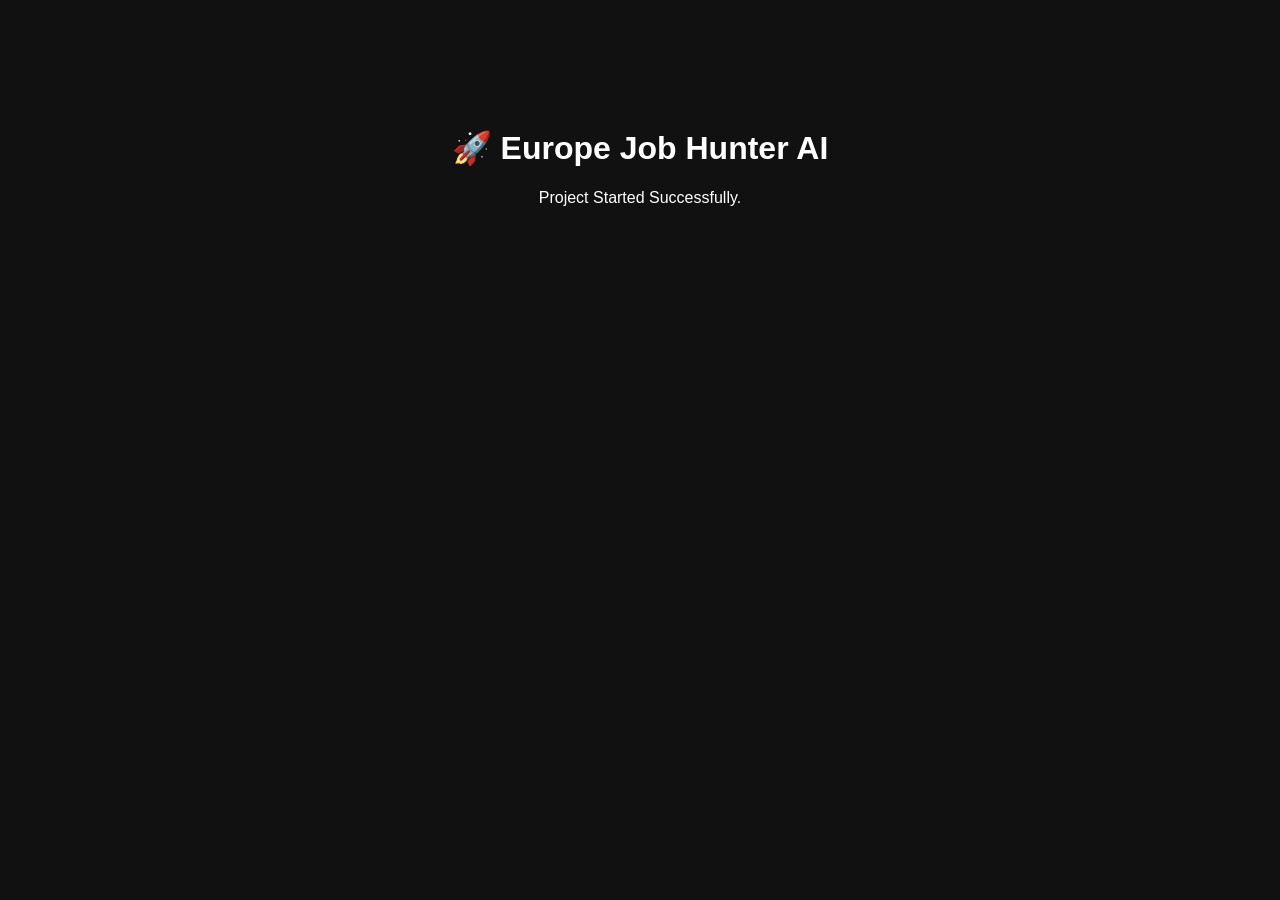
==== frontend/index.html @ 4e890bdb "Project setup completed" ====
<!DOCTYPE html>
<html lang="en">
<head>
    <meta charset="UTF-8">
    <meta name="viewport" content="width=device-width, initial-scale=1.0">
    <title>Europe Job Hunter AI</title>

    <link rel="stylesheet" href="style.css">
</head>

<body>

    <h1>🚀 Europe Job Hunter AI</h1>

    <p>Project Started Successfully.</p>

    <script src="script.js"></script>

</body>
</html>
---- frontend/style.css ----
body{
    font-family: Arial;
    background:#111;
    color:white;
    text-align:center;
    padding-top:100px;
}
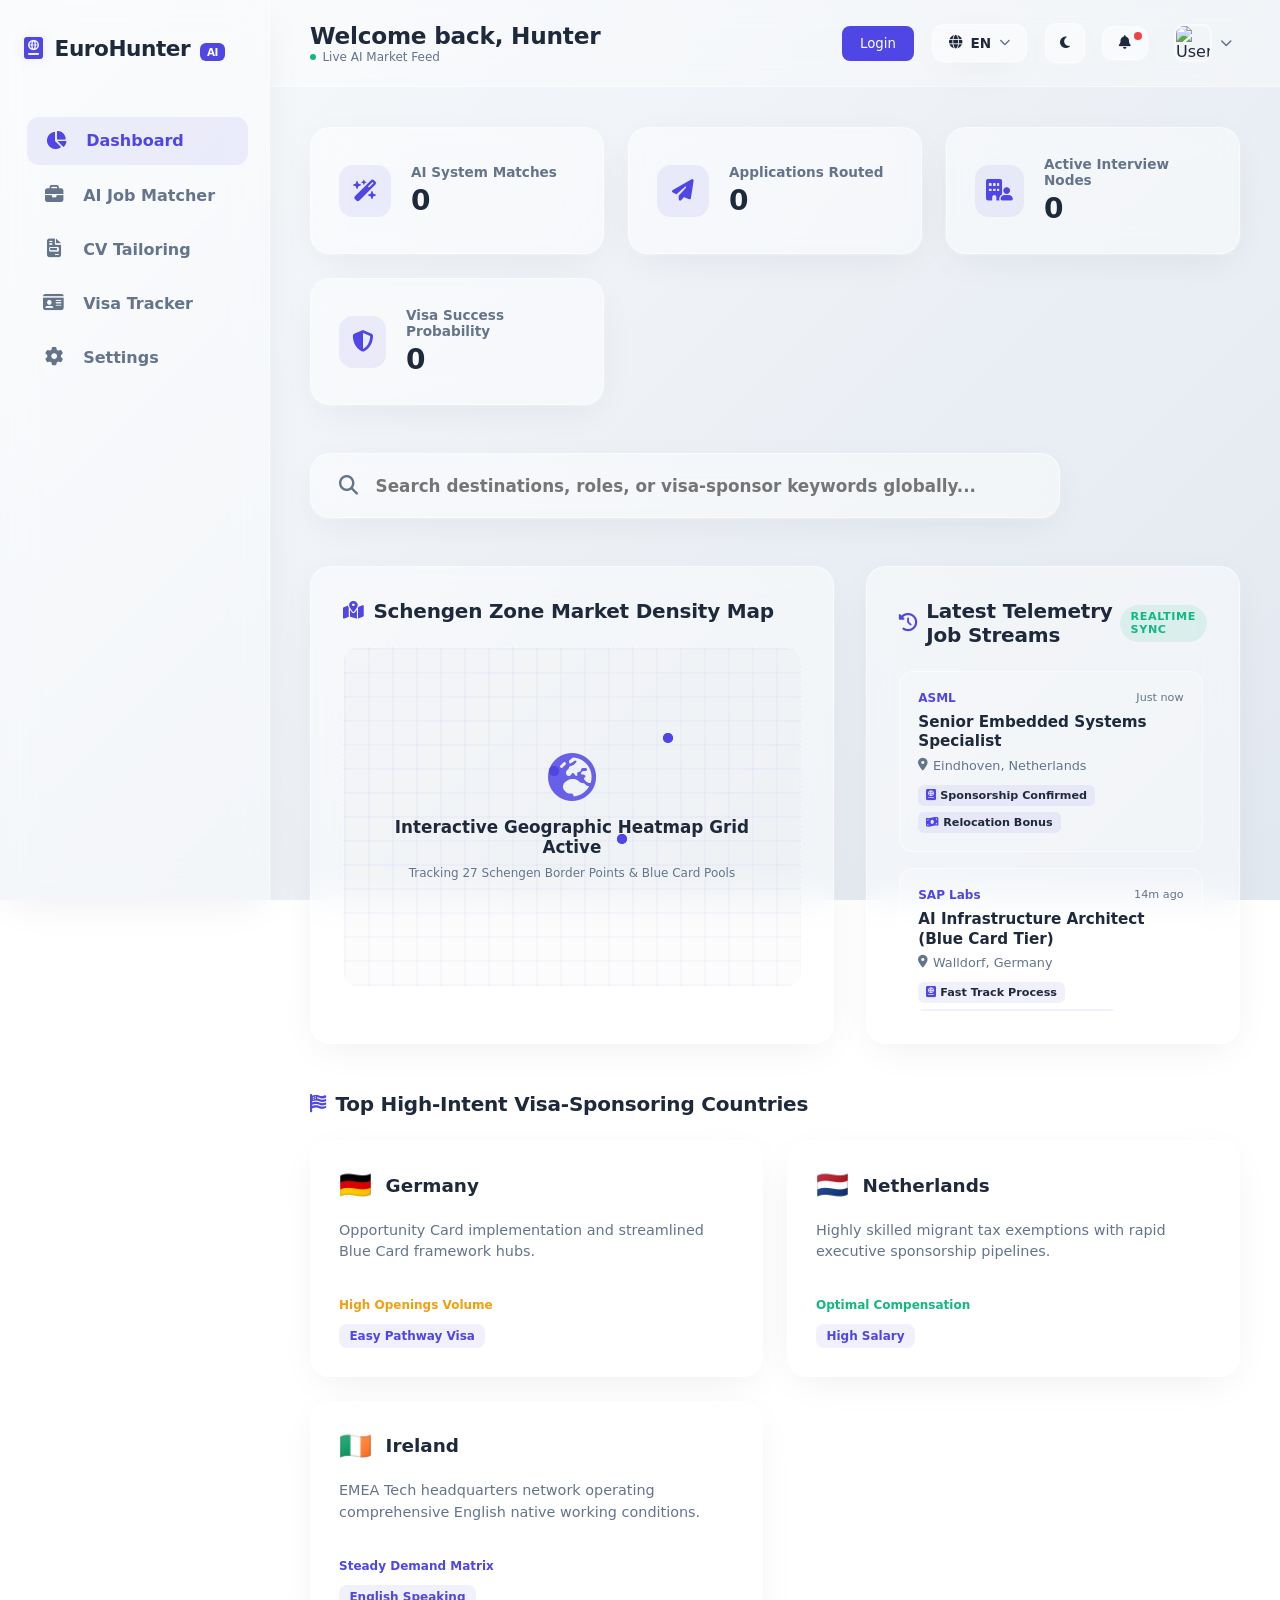
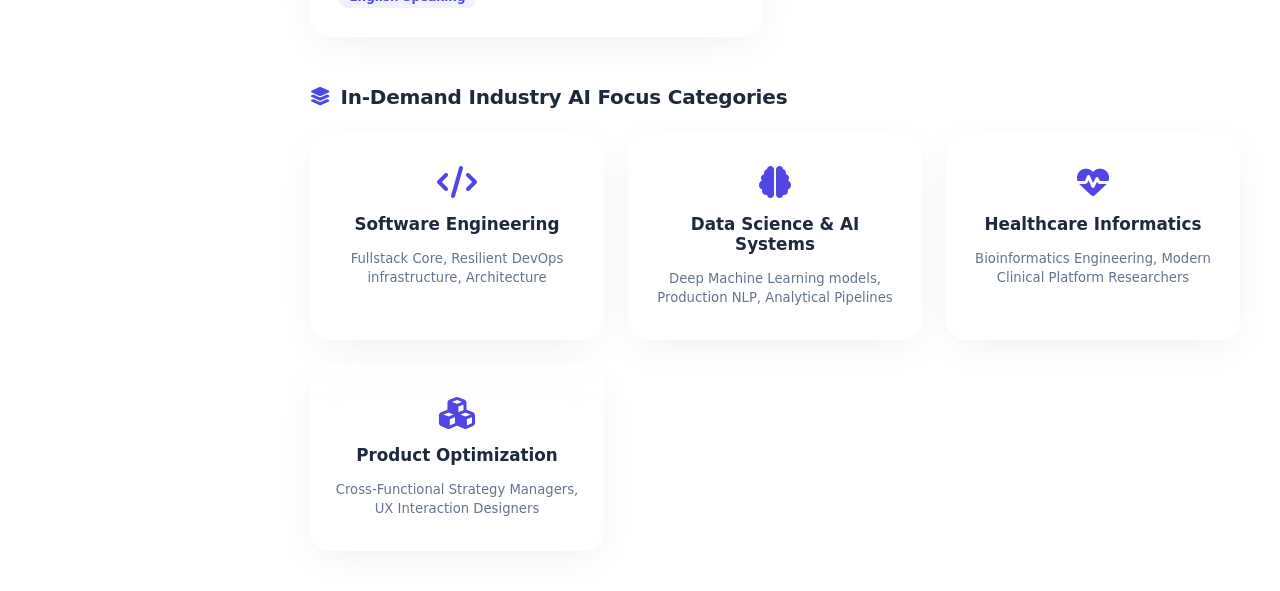
==== commit 480c58b0: "Added login signup and jobs pages" ====
--- a/frontend/index.html
+++ b/frontend/index.html
@@ -3,18 +3,284 @@
 <head>
     <meta charset="UTF-8">
     <meta name="viewport" content="width=device-width, initial-scale=1.0">
-    <title>Europe Job Hunter AI</title>
-
+    <title>Europe Job Hunter AI - Professional Dashboard</title>
     <link rel="stylesheet" href="style.css">
+    <link rel="stylesheet" href="https://cdnjs.cloudflare.com/ajax/libs/font-awesome/6.4.0/css/all.min.css">
 </head>
-
 <body>
-
-    <h1>🚀 Europe Job Hunter AI</h1>
-
-    <p>Project Started Successfully.</p>
-
-    <script src="script.js"></script>
-
+    
+    <div class="global-loader" id="globalLoader">
+        <div class="loader-spinner"></div>
+        <p>Analyzing European Market Records...</p>
+    </div>
+
+    <div class="app-container">
+        
+        <aside class="sidebar" id="sidebar">
+            <div class="sidebar-brand">
+                <i class="fa-solid fa-passport brand-icon"></i>
+                <span>EuroHunter <span class="ai-badge">AI</span></span>
+            </div>
+            <nav class="sidebar-menu">
+                <a href="#" class="menu-item active"><i class="fa-solid fa-chart-pie"></i><span>Dashboard</span></a>
+                <a href="jobs.html" class="menu-item"><i class="fa-solid fa-briefcase"></i><span>AI Job Matcher</span></a>
+                <a href="#" class="menu-item"><i class="fa-solid fa-file-invoice"></i><span>CV Tailoring</span></a>
+                <a href="#" class="menu-item"><i class="fa-solid fa-id-card"></i><span>Visa Tracker</span></a>
+                <a href="#" class="menu-item"><i class="fa-solid fa-gear"></i><span>Settings</span></a>
+            </nav>
+        </aside>
+
+        <div class="main-content">
+            
+            <header class="top-nav">
+                <div class="nav-left">
+                    <button class="toggle-sidebar-btn" id="sidebarToggle" aria-label="Toggle Navigation Sidebar">
+                        <i class="fa-solid fa-bars"></i>
+                    </button>
+                    <div class="welcome-meta">
+                        <h1>Welcome back, Hunter</h1>
+                        <span class="live-indicator"><span class="pulse-dot"></span>Live AI Market Feed</span>
+                    </div>
+                </div>
+                
+                <div class="nav-right">
+                  <a href="login.html" style="text-decoration:none;">
+    <button style="padding:10px 18px;background:#4f46e5;color:white;border:none;border-radius:8px;cursor:pointer;">
+        Login
+    </button>
+</a>  
+                    <div class="nav-dropdown-wrapper language-selector">
+                        <button class="nav-action-btn" id="langDropdownBtn" aria-label="Select Language">
+                            <i class="fa-solid fa-globe"></i> <span class="lang-text">EN</span> <i class="fa-solid fa-chevron-down caret"></i>
+                        </button>
+                        <div class="dropdown-menu" id="langDropdown">
+                            <a href="#" class="dropdown-item active">English (EN)</a>
+                            <a href="#" class="dropdown-item">Deutsch (DE)</a>
+                            <a href="#" class="dropdown-item">Français (FR)</a>
+                        </div>
+                    </div>
+
+                    <button class="theme-toggle" id="themeToggle" aria-label="Toggle Light/Dark System Theme">
+                        <i class="fa-solid fa-moon"></i>
+                    </button>
+
+                    <div class="nav-dropdown-wrapper notification-center">
+                        <button class="nav-action-btn" id="notificationBtn" aria-label="View System Notifications">
+                            <i class="fa-solid fa-bell"></i>
+                            <span class="notification-badge"></span>
+                        </button>
+                        <div class="dropdown-menu wide-dropdown" id="notificationDropdown">
+                            <div class="dropdown-header">System Insights</div>
+                            <div class="notification-list">
+                                <div class="noti-item unread">
+                                    <i class="fa-solid fa-bolt noti-icon-match"></i>
+                                    <div class="noti-body">
+                                        <p>New high-match DevOps role found in Munich matching your visa tier preference.</p>
+                                        <span>2 minutes ago</span>
+                                    </div>
+                                    <span class="unread-dot"></span>
+                                </div>
+                                <div class="noti-item">
+                                    <i class="fa-solid fa-passport noti-icon-visa"></i>
+                                    <div class="noti-body">
+                                        <p>Germany introduces updated fast-track parameters for Opportunity Card holders.</p>
+                                        <span>1 hour ago</span>
+                                    </div>
+                                </div>
+                            </div>
+                        </div>
+                    </div>
+
+                    <div class="nav-dropdown-wrapper profile-center">
+                        <div class="user-profile" id="profileDropdownBtn">
+                            <img src="https://images.unsplash.com/photo-1534528741775-53994a69daeb?auto=format&fit=crop&w=100&q=80" alt="User Profile Identity Dashboard Card" class="avatar">
+                            <i class="fa-solid fa-chevron-down profile-caret"></i>
+                        </div>
+                        <div class="dropdown-menu" id="profileDropdown">
+                            <div class="profile-summary">
+                                <p class="user-name">Alex Mercer</p>
+                                <p class="user-tier">Premium Active Search Tier</p>
+                            </div>
+                            <hr class="dropdown-divider">
+                            <a href="#" class="dropdown-item"><i class="fa-solid fa-user"></i> My Identity Profile</a>
+                            <a href="#" class="dropdown-item"><i class="fa-solid fa-sliders"></i> Metric Preferences</a>
+                            <hr class="dropdown-divider">
+                            <a href="#" class="dropdown-item text-danger"><i class="fa-solid fa-power-off"></i> Disconnect Access</a>
+                        </div>
+                    </div>
+                </div>
+            </header>
+
+            <main class="dashboard-viewport">
+                
+                <section class="stats-grid">
+                    <div class="stat-card">
+                        <div class="stat-icon"><i class="fa-solid fa-wand-magic-sparkles"></i></div>
+                        <div class="stat-info">
+                            <h3>AI System Matches</h3>
+                            <p class="stat-value dynamic-counter" data-target="142">0</p>
+                        </div>
+                    </div>
+                    <div class="stat-card">
+                        <div class="stat-icon"><i class="fa-solid fa-paper-plane"></i></div>
+                        <div class="stat-info">
+                            <h3>Applications Routed</h3>
+                            <p class="stat-value dynamic-counter" data-target="28">0</p>
+                        </div>
+                    </div>
+                    <div class="stat-card">
+                        <div class="stat-icon"><i class="fa-solid fa-building-user"></i></div>
+                        <div class="stat-info">
+                            <h3>Active Interview Nodes</h3>
+                            <p class="stat-value dynamic-counter" data-target="5">0</p>
+                        </div>
+                    </div>
+                    <div class="stat-card">
+                        <div class="stat-icon"><i class="fa-solid fa-shield-halved"></i></div>
+                        <div class="stat-info">
+                            <h3>Visa Success Probability</h3>
+                            <p class="stat-value dynamic-counter" data-target="94" data-suffix="%">0</p>
+                        </div>
+                    </div>
+                </section>
+
+                <section class="search-section">
+                    <div class="search-wrapper">
+                        <i class="fa-solid fa-magnifying-glass search-icon"></i>
+                        <input type="text" id="jobSearch" placeholder="Search destinations, roles, or visa-sponsor keywords globally...">
+                    </div>
+                </section>
+
+                <div class="dashboard-split-layout">
+                    <section class="dashboard-section glass-panel map-container-panel">
+                        <h2 class="section-title"><i class="fa-solid fa-map-location-dot"></i> Schengen Zone Market Density Map</h2>
+                        <div class="map-placeholder-graphic">
+                            <div class="map-overlay-message">
+                                <i class="fa-solid fa-earth-europe map-pulse-icon"></i>
+                                <p>Interactive Geographic Heatmap Grid Active</p>
+                                <span class="map-coordinates-label">Tracking 27 Schengen Border Points & Blue Card Pools</span>
+                            </div>
+                            <div class="map-node node-1 active-pulse"></div>
+                            <div class="map-node node-2 active-pulse"></div>
+                            <div class="map-node node-3 active-pulse"></div>
+                        </div>
+                    </section>
+
+                    <section class="dashboard-section glass-panel latest-jobs-panel">
+                        <div class="section-header-row">
+                            <h2 class="section-title"><i class="fa-solid fa-clock-rotate-left"></i> Latest Telemetry Job Streams</h2>
+                            <span class="panel-pill-status">Realtime Sync</span>
+                        </div>
+                        <div class="job-stream-list">
+                            <div class="job-stream-card">
+                                <div class="job-meta-top">
+                                    <span class="company-tag">ASML</span>
+                                    <span class="time-stamp-badge">Just now</span>
+                                </div>
+                                <h4>Senior Embedded Systems Specialist</h4>
+                                <p class="job-location-details"><i class="fa-solid fa-location-dot"></i> Eindhoven, Netherlands</p>
+                                <div class="job-incentives-row">
+                                    <span class="incentive-pill"><i class="fa-solid fa-passport"></i> Sponsorship Confirmed</span>
+                                    <span class="incentive-pill"><i class="fa-solid fa-money-bill-wave"></i> Relocation Bonus</span>
+                                </div>
+                            </div>
+
+                            <div class="job-stream-card">
+                                <div class="job-meta-top">
+                                    <span class="company-tag">SAP Labs</span>
+                                    <span class="time-stamp-badge">14m ago</span>
+                                </div>
+                                <h4>AI Infrastructure Architect (Blue Card Tier)</h4>
+                                <p class="job-location-details"><i class="fa-solid fa-location-dot"></i> Walldorf, Germany</p>
+                                <div class="job-incentives-row">
+                                    <span class="incentive-pill"><i class="fa-solid fa-passport"></i> Fast Track Process</span>
+                                    <span class="incentive-pill"><i class="fa-solid fa-language"></i> EN Speaking Environment</span>
+                                </div>
+                            </div>
+
+                            <div class="job-stream-card">
+                                <div class="job-meta-top">
+                                    <span class="company-tag">Stripe</span>
+                                    <span class="time-stamp-badge">1h ago</span>
+                                </div>
+                                <h4>Principal Frontend Systems Engineer</h4>
+                                <p class="job-location-details"><i class="fa-solid fa-location-dot"></i> Dublin, Ireland</p>
+                                <div class="job-incentives-row">
+                                    <span class="incentive-pill"><i class="fa-solid fa-passport"></i> Full Visa Assistance</span>
+                                </div>
+                            </div>
+                        </div>
+                    </section>
+                </div>
+
+                <section class="dashboard-section">
+                    <h2 class="section-title"><i class="fa-solid fa-flag-usa"></i> Top High-Intent Visa-Sponsoring Countries</h2>
+                    <div class="countries-grid">
+                        <div class="country-card" data-name="germany">
+                            <div class="country-header">
+                                <span class="flag">🇩🇪</span>
+                                <h3>Germany</h3>
+                            </div>
+                            <p class="country-meta">Opportunity Card implementation and streamlined Blue Card framework hubs.</p>
+                            <div class="country-footer">
+                                <span class="visa-badge-status status-high">High Openings Volume</span>
+                                <span class="visa-badge">Easy Pathway Visa</span>
+                            </div>
+                        </div>
+                        <div class="country-card" data-name="netherlands">
+                            <div class="country-header">
+                                <span class="flag">🇳🇱</span>
+                                <h3>Netherlands</h3>
+                            </div>
+                            <p class="country-meta">Highly skilled migrant tax exemptions with rapid executive sponsorship pipelines.</p>
+                            <div class="country-footer">
+                                <span class="visa-badge-status status-optimal">Optimal Compensation</span>
+                                <span class="visa-badge">High Salary</span>
+                            </div>
+                        </div>
+                        <div class="country-card" data-name="ireland">
+                            <div class="country-header">
+                                <span class="flag">🇮🇪</span>
+                                <h3>Ireland</h3>
+                            </div>
+                            <p class="country-meta">EMEA Tech headquarters network operating comprehensive English native working conditions.</p>
+                            <div class="country-footer">
+                                <span class="visa-badge-status status-medium">Steady Demand Matrix</span>
+                                <span class="visa-badge">English Speaking</span>
+                            </div>
+                        </div>
+                    </div>
+                </section>
+
+                <section class="dashboard-section">
+                    <h2 class="section-title"><i class="fa-solid fa-layer-group"></i> In-Demand Industry AI Focus Categories</h2>
+                    <div class="categories-grid">
+                        <div class="category-card" data-category="tech">
+                            <i class="fa-solid fa-code category-icon"></i>
+                            <h3>Software Engineering</h3>
+                            <p>Fullstack Core, Resilient DevOps infrastructure, Architecture</p>
+                        </div>
+                        <div class="category-card" data-category="data">
+                            <i class="fa-solid fa-brain category-icon"></i>
+                            <h3>Data Science & AI Systems</h3>
+                            <p>Deep Machine Learning models, Production NLP, Analytical Pipelines</p>
+                        </div>
+                        <div class="category-card" data-category="healthcare">
+                            <i class="fa-solid fa-heart-pulse category-icon"></i>
+                            <h3>Healthcare Informatics</h3>
+                            <p>Bioinformatics Engineering, Modern Clinical Platform Researchers</p>
+                        </div>
+                        <div class="category-card" data-category="product">
+                            <i class="fa-solid fa-cubes category-icon"></i>
+                            <h3>Product Optimization</h3>
+                            <p>Cross-Functional Strategy Managers, UX Interaction Designers</p>
+                        </div>
+                    </div>
+                </section>
+
+            </main>
+        </div>
+    </div>
+<script src="script.js"></script>
 </body>
 </html>
--- a/frontend/style.css
+++ b/frontend/style.css
@@ -1,7 +1,884 @@
-body{
-    font-family: Arial;
-    background:#111;
-    color:white;
-    text-align:center;
-    padding-top:100px;
+/* --- High Fidelity Variable Architecture Systems --- */
+:root {
+    --bg-gradient: linear-gradient(135deg, #f8fafc 0%, #e2e8f0 100%);
+    --sidebar-bg: rgba(255, 255, 255, 0.35);
+    --card-bg: rgba(255, 255, 255, 0.45);
+    --dropdown-bg: rgba(255, 255, 255, 0.85);
+    --text-primary: #1e293b;
+    --text-secondary: #64748b;
+    --border-color: rgba(255, 255, 255, 0.45);
+    --glass-shadow: 0 10px 40px -10px rgba(15, 23, 42, 0.08), 0 1px 3px 0 rgba(255, 255, 255, 0.5);
+    --accent-color: #4f46e5;
+    --accent-light: rgba(79, 70, 229, 0.08);
+    --accent-hover: #4338ca;
+    --glass-blur: blur(16px);
+    --danger-color: #ef4444;
+}
+
+[data-theme="dark"] {
+    --bg-gradient: linear-gradient(135deg, #090d16 0%, #0f111a 100%);
+    --sidebar-bg: rgba(15, 23, 42, 0.4);
+    --card-bg: rgba(22, 28, 45, 0.45);
+    --dropdown-bg: rgba(15, 23, 42, 0.9);
+    --text-primary: #f8fafc;
+    --text-secondary: #94a3b8;
+    --border-color: rgba(255, 255, 255, 0.06);
+    --glass-shadow: 0 20px 50px -12px rgba(0, 0, 0, 0.5);
+    --accent-color: #6366f1;
+    --accent-light: rgba(99, 102, 241, 0.12);
+    --accent-hover: #818cf8;
+}
+
+/* --- Base Normalizations --- */
+* {
+    margin: 0;
+    padding: 0;
+    box-sizing: border-box;
+    font-family: 'Segoe UI', system-ui, -apple-system, sans-serif;
+}
+
+body {
+    background: var(--bg-gradient);
+    background-attachment: fixed;
+    color: var(--text-primary);
+    min-height: 100vh;
+    overflow-x: hidden;
+    transition: background 0.4s cubic-bezier(0.4, 0, 0.2, 1);
+}
+
+/* --- Professional Global Loading Layer --- */
+.global-loader {
+    position: fixed;
+    top: 0;
+    left: 0;
+    width: 100vw;
+    height: 100vh;
+    background: var(--bg-gradient);
+    z-index: 9999;
+    display: flex;
+    flex-direction: column;
+    justify-content: center;
+    align-items: center;
+    gap: 1.5rem;
+    transition: opacity 0.5s cubic-bezier(0.4, 0, 0.2, 1), visibility 0.5s;
+}
+
+.global-loader.fade-out {
+    opacity: 0;
+    visibility: hidden;
+}
+
+.loader-spinner {
+    width: 50px;
+    height: 50px;
+    border: 3px solid var(--accent-light);
+    border-top: 3px solid var(--accent-color);
+    border-radius: 50%;
+    animation: spin 0.8s linear infinite;
+}
+
+.global-loader p {
+    font-size: 0.95rem;
+    font-weight: 500;
+    color: var(--text-secondary);
+    letter-spacing: 0.05em;
+}
+
+@keyframes spin {
+    to { transform: rotate(360deg); }
+}
+
+/* --- Container Core Framing --- */
+.app-container {
+    display: flex;
+    min-height: 100vh;
+}
+
+/* --- Upgraded Glassmorphic Sidebar Component --- */
+.sidebar {
+    width: 270px;
+    background: var(--sidebar-bg);
+    backdrop-filter: var(--glass-blur);
+    -webkit-backdrop-filter: var(--glass-blur);
+    border-right: 1px solid var(--border-color);
+    box-shadow: var(--glass-shadow);
+    display: flex;
+    flex-direction: column;
+    padding: 2.25rem 1.5rem;
+    z-index: 500;
+    position: fixed;
+    height: 100vh;
+    transition: transform 0.4s cubic-bezier(0.4, 0, 0.2, 1);
+}
+
+.sidebar-brand {
+    display: flex;
+    align-items: center;
+    gap: 0.75rem;
+    font-size: 1.35rem;
+    font-weight: 700;
+    margin-bottom: 3.5rem;
+    letter-spacing: -0.02em;
+}
+
+.brand-icon {
+    color: var(--accent-color);
+    text-shadow: 0 0 15px var(--accent-light);
+}
+
+.ai-badge {
+    background: var(--accent-color);
+    color: #ffffff;
+    font-size: 0.65rem;
+    font-weight: 800;
+    padding: 0.2rem 0.45rem;
+    border-radius: 6px;
+    margin-left: 0.15rem;
+}
+
+.sidebar-menu {
+    display: flex;
+    flex-direction: column;
+    gap: 0.4rem;
+}
+
+.menu-item {
+    display: flex;
+    align-items: center;
+    gap: 1.1rem;
+    padding: 0.9rem 1.1rem;
+    color: var(--text-secondary);
+    text-decoration: none;
+    border-radius: 12px;
+    font-weight: 550;
+    transition: all 0.25s ease;
+}
+
+.menu-item i {
+    font-size: 1.15rem;
+    width: 24px;
+    text-align: center;
+}
+
+.menu-item:hover, .menu-item.active {
+    background: var(--accent-light);
+    color: var(--accent-color);
+    transform: translateX(3px);
+}
+
+/* --- Main Layout Wrapper Frame --- */
+.main-content {
+    flex: 1;
+    margin-left: 270px;
+    display: flex;
+    flex-direction: column;
+    min-width: 0;
+}
+
+/* --- Advanced Nav Header UI Block --- */
+.top-nav {
+    display: flex;
+    justify-content: space-between;
+    align-items: center;
+    padding: 1.25rem 2.5rem;
+    background: var(--sidebar-bg);
+    backdrop-filter: var(--glass-blur);
+    -webkit-backdrop-filter: var(--glass-blur);
+    border-bottom: 1px solid var(--border-color);
+    position: sticky;
+    top: 0;
+    z-index: 400;
+}
+
+.nav-left {
+    display: flex;
+    align-items: center;
+    gap: 1.25rem;
+}
+
+.welcome-meta h1 {
+    font-size: 1.45rem;
+    font-weight: 700;
+    letter-spacing: -0.01em;
+}
+
+.live-indicator {
+    font-size: 0.75rem;
+    color: var(--text-secondary);
+    display: flex;
+    align-items: center;
+    gap: 0.4rem;
+    margin-top: 0.1rem;
+}
+
+.pulse-dot {
+    width: 6px;
+    height: 6px;
+    background-color: #10b981;
+    border-radius: 50%;
+    display: inline-block;
+    animation: beaconPulse 1.8s infinite ease-in-out;
+}
+
+@keyframes beaconPulse {
+    0% { transform: scale(0.8); opacity: 0.5; box-shadow: 0 0 0 0 rgba(16, 185, 129, 0.7); }
+    50% { transform: scale(1.2); opacity: 1; box-shadow: 0 0 0 6px rgba(16, 185, 129, 0); }
+    100% { transform: scale(0.8); opacity: 0.5; box-shadow: 0 0 0 0 rgba(16, 185, 129, 0); }
+}
+
+.toggle-sidebar-btn {
+    background: none;
+    border: none;
+    color: var(--text-primary);
+    font-size: 1.3rem;
+    cursor: pointer;
+    display: none;
+}
+
+.nav-right {
+    display: flex;
+    align-items: center;
+    gap: 1.1rem;
+}
+
+/* --- Shared Navigation Dropdowns Architecture --- */
+.nav-dropdown-wrapper {
+    position: relative;
+}
+
+.nav-action-btn {
+    background: var(--card-bg);
+    border: 1px solid var(--border-color);
+    color: var(--text-primary);
+    padding: 0.6rem 1rem;
+    border-radius: 12px;
+    cursor: pointer;
+    display: flex;
+    align-items: center;
+    gap: 0.5rem;
+    font-weight: 600;
+    font-size: 0.85rem;
+    box-shadow: var(--glass-shadow);
+    transition: border-color 0.2s, background 0.2s;
+}
+
+.nav-action-btn:hover {
+    border-color: var(--accent-color);
+    background: var(--accent-light);
+}
+
+.nav-action-btn .caret {
+    font-size: 0.7rem;
+    color: var(--text-secondary);
+}
+
+.theme-toggle {
+    background: var(--card-bg);
+    border: 1px solid var(--border-color);
+    color: var(--text-primary);
+    width: 40px;
+    height: 40px;
+    border-radius: 12px;
+    cursor: pointer;
+    display: flex;
+    align-items: center;
+    justify-content: center;
+    box-shadow: var(--glass-shadow);
+}
+
+.theme-toggle:hover {
+    border-color: var(--accent-color);
+    color: var(--accent-color);
+}
+
+/* User Identity Frame Container */
+.user-profile {
+    display: flex;
+    align-items: center;
+    gap: 0.5rem;
+    cursor: pointer;
+    padding: 0.25rem 0.5rem;
+    border-radius: 12px;
+    transition: background 0.2s;
+}
+
+.user-profile:hover {
+    background: var(--accent-light);
+}
+
+.avatar {
+    width: 38px;
+    height: 38px;
+    border-radius: 10px;
+    object-fit: cover;
+    border: 2px solid var(--border-color);
+}
+
+.profile-caret {
+    font-size: 0.75rem;
+    color: var(--text-secondary);
+}
+
+/* Generic Modular Dropdown Cards Menu Layer */
+.dropdown-menu {
+    position: absolute;
+    top: calc(100% + 10px);
+    right: 0;
+    background: var(--dropdown-bg);
+    backdrop-filter: var(--glass-blur);
+    -webkit-backdrop-filter: var(--glass-blur);
+    border: 1px solid var(--border-color);
+    border-radius: 16px;
+    box-shadow: var(--glass-shadow);
+    min-width: 200px;
+    padding: 0.5rem;
+    opacity: 0;
+    transform: translateY(-8px);
+    visibility: hidden;
+    pointer-events: none;
+    transition: opacity 0.25s cubic-bezier(0.4, 0, 0.2, 1), transform 0.25s cubic-bezier(0.4, 0, 0.2, 1);
+}
+
+.dropdown-menu.active {
+    opacity: 1;
+    transform: translateY(0);
+    visibility: visible;
+    pointer-events: auto;
+}
+
+.wide-dropdown {
+    width: 320px;
+}
+
+.dropdown-header {
+    padding: 0.75rem 1rem;
+    font-size: 0.8rem;
+    font-weight: 700;
+    text-transform: uppercase;
+    color: var(--text-secondary);
+    letter-spacing: 0.05em;
+}
+
+.dropdown-item {
+    display: flex;
+    align-items: center;
+    gap: 0.75rem;
+    padding: 0.75rem 1rem;
+    color: var(--text-primary);
+    text-decoration: none;
+    font-size: 0.9rem;
+    font-weight: 550;
+    border-radius: 10px;
+    transition: background 0.2s, color 0.2s;
+}
+
+.dropdown-item:hover, .dropdown-item.active {
+    background: var(--accent-light);
+    color: var(--accent-color);
+}
+
+.dropdown-divider {
+    border: 0;
+    height: 1px;
+    background: var(--border-color);
+    margin: 0.4rem 0;
+}
+
+.text-danger {
+    color: var(--danger-color);
+}
+.text-danger:hover {
+    background: rgba(239, 68, 68, 0.08);
+    color: var(--danger-color);
+}
+
+/* Notification Layout Internals */
+.notification-badge {
+    position: absolute;
+    top: 6px;
+    right: 6px;
+    width: 8px;
+    height: 8px;
+    background: var(--danger-color);
+    border-radius: 50%;
+}
+
+.notification-list {
+    display: flex;
+    flex-direction: column;
+}
+
+.noti-item {
+    display: flex;
+    gap: 0.85rem;
+    padding: 1rem;
+    border-radius: 12px;
+    transition: background 0.2s;
+    position: relative;
+}
+
+.noti-item:hover {
+    background: var(--accent-light);
+}
+
+.noti-item.unread {
+    background: rgba(79, 70, 229, 0.03);
+}
+
+.unread-dot {
+    position: absolute;
+    right: 12px;
+    top: 18px;
+    width: 6px;
+    height: 6px;
+    background-color: var(--accent-color);
+    border-radius: 50%;
+}
+
+.noti-item i {
+    font-size: 1rem;
+    margin-top: 0.15rem;
+}
+.noti-icon-match { color: #f59e0b; }
+.noti-icon-visa { color: #10b981; }
+
+.noti-body p {
+    font-size: 0.825rem;
+    line-height: 1.4;
+    color: var(--text-primary);
+    margin-bottom: 0.25rem;
+}
+
+.noti-body span {
+    font-size: 0.725rem;
+    color: var(--text-secondary);
+}
+
+.profile-summary {
+    padding: 0.75rem 1rem;
+}
+.profile-summary .user-name {
+    font-weight: 700;
+    font-size: 0.95rem;
+}
+.profile-summary .user-tier {
+    font-size: 0.75rem;
+    color: var(--text-secondary);
+}
+
+/* --- Viewport Layout Workspace Framework --- */
+.dashboard-viewport {
+    padding: 2.5rem;
+    display: flex;
+    flex-direction: column;
+    gap: 3rem;
+    max-width: 1600px;
+    width: 100%;
+    margin: 0 auto;
+}
+
+/* Standardized Shared Glassmorphic Block Panel Mixin implementation Base */
+.stat-card, .search-wrapper, .country-card, .category-card, .glass-panel {
+    background: var(--card-bg);
+    backdrop-filter: var(--glass-blur);
+    -webkit-backdrop-filter: var(--glass-blur);
+    border: 1px solid var(--border-color);
+    box-shadow: var(--glass-shadow);
+    border-radius: 20px;
+}
+
+/* --- Stat Matrix Metrics Layout Grid --- */
+.stats-grid {
+    display: grid;
+    grid-template-columns: repeat(auto-fit, minmax(240px, 1fr));
+    gap: 1.5rem;
+}
+
+.stat-card {
+    display: flex;
+    align-items: center;
+    gap: 1.25rem;
+    padding: 1.75rem;
+}
+
+.stat-icon {
+    width: 52px;
+    height: 52px;
+    background: var(--accent-light);
+    color: var(--accent-color);
+    border-radius: 14px;
+    display: flex;
+    align-items: center;
+    justify-content: center;
+    font-size: 1.35rem;
+}
+
+.stat-info h3 {
+    font-size: 0.85rem;
+    color: var(--text-secondary);
+    font-weight: 650;
+    margin-bottom: 0.25rem;
+}
+
+.stat-value {
+    font-size: 1.75rem;
+    font-weight: 800;
+    letter-spacing: -0.02em;
+}
+
+/* --- Search Engine Controls Box UI --- */
+.search-wrapper {
+    display: flex;
+    align-items: center;
+    padding: 0.6rem 1.75rem;
+    max-width: 750px;
+    width: 100%;
+}
+
+.search-icon {
+    color: var(--text-secondary);
+    margin-right: 1.1rem;
+    font-size: 1.2rem;
+}
+
+#jobSearch {
+    width: 100%;
+    background: transparent;
+    border: none;
+    outline: none;
+    padding: 0.75rem 0;
+    color: var(--text-primary);
+    font-size: 1.05rem;
+    font-weight: 550;
+}
+
+/* --- Modern Dynamic Split Block Grid Section --- */
+.dashboard-split-layout {
+    display: grid;
+    grid-template-columns: 1.4fr 1fr;
+    gap: 2rem;
+}
+
+.glass-panel {
+    padding: 2rem;
+}
+
+.section-title {
+    font-size: 1.25rem;
+    font-weight: 700;
+    margin-bottom: 1.5rem;
+    letter-spacing: -0.01em;
+    display: flex;
+    align-items: center;
+    gap: 0.6rem;
+}
+.section-title i {
+    color: var(--accent-color);
+    font-size: 1.15rem;
+}
+
+/* --- Integrated Abstract Map Graphics Section Layout --- */
+.map-placeholder-graphic {
+    width: 100%;
+    height: 340px;
+    background: linear-gradient(rgba(79, 70, 229, 0.03) 2px, transparent 2px), linear-gradient(90deg, rgba(79, 70, 229, 0.03) 2px, transparent 2px);
+    background-size: 24px 24px;
+    border-radius: 16px;
+    border: 1px dashed var(--border-color);
+    position: relative;
+    display: flex;
+    align-items: center;
+    justify-content: center;
+    overflow: hidden;
+    background-color: rgba(0, 0, 0, 0.01);
+}
+
+.map-overlay-message {
+    text-align: center;
+    z-index: 10;
+    padding: 1.5rem;
+}
+
+.map-pulse-icon {
+    font-size: 3rem;
+    color: var(--accent-color);
+    margin-bottom: 1rem;
+    opacity: 0.85;
+}
+
+.map-overlay-message p {
+    font-weight: 700;
+    font-size: 1.05rem;
+    margin-bottom: 0.35rem;
+}
+
+.map-coordinates-label {
+    font-size: 0.75rem;
+    color: var(--text-secondary);
+}
+
+/* Dynamic Geographic Cartography Node Visualizers */
+.map-node {
+    position: absolute;
+    width: 10px;
+    height: 10px;
+    background-color: var(--accent-color);
+    border-radius: 50%;
+}
+.node-1 { top: 35%; left: 45%; }
+.node-2 { top: 55%; left: 60%; }
+.node-3 { top: 25%; left: 70%; }
+
+.active-pulse::after {
+    content: '';
+    position: absolute;
+    width: 100%;
+    height: 100%;
+    top: 0;
+    left: 0;
+    background: inherit;
+    border-radius: inherit;
+    animation: beaconPulse 2s infinite ease-out;
+}
+
+/* --- Premium Realtime Streaming Job Cards Panels --- */
+.section-header-row {
+    display: flex;
+    justify-content: space-between;
+    align-items: center;
+    margin-bottom: 1.5rem;
+}
+.section-header-row .section-title { margin-bottom: 0; }
+
+.panel-pill-status {
+    font-size: 0.7rem;
+    text-transform: uppercase;
+    letter-spacing: 0.05em;
+    background-color: rgba(16, 185, 129, 0.1);
+    color: #10b981;
+    padding: 0.35rem 0.65rem;
+    border-radius: 20px;
+    font-weight: 700;
+}
+
+.job-stream-list {
+    display: flex;
+    flex-direction: column;
+    gap: 1rem;
+    max-height: 340px;
+    overflow-y: auto;
+    padding-right: 0.25rem;
+}
+
+/* Custom Scroll styling for premium panel consistency */
+.job-stream-list::-webkit-scrollbar { width: 5px; }
+.job-stream-list::-webkit-scrollbar-track { background: transparent; }
+.job-stream-list::-webkit-scrollbar-thumb { background: var(--border-color); border-radius: 10px; }
+
+.job-stream-card {
+    background: rgba(255, 255, 255, 0.15);
+    border: 1px solid var(--border-color);
+    border-radius: 14px;
+    padding: 1.15rem;
+    transition: transform 0.2s, border-color 0.2s;
+}
+
+.job-stream-card:hover {
+    transform: translateX(4px);
+    border-color: var(--accent-color);
+}
+
+.job-meta-top {
+    display: flex;
+    justify-content: space-between;
+    align-items: center;
+    margin-bottom: 0.5rem;
+}
+
+.company-tag {
+    font-size: 0.75rem;
+    font-weight: 700;
+    color: var(--accent-color);
+}
+
+.time-stamp-badge {
+    font-size: 0.7rem;
+    color: var(--text-secondary);
+}
+
+.job-stream-card h4 {
+    font-size: 0.95rem;
+    font-weight: 700;
+    margin-bottom: 0.35rem;
+    line-height: 1.3;
+}
+
+.job-location-details {
+    font-size: 0.8rem;
+    color: var(--text-secondary);
+    display: flex;
+    align-items: center;
+    gap: 0.3rem;
+    margin-bottom: 0.75rem;
+}
+
+.job-incentives-row {
+    display: flex;
+    flex-wrap: wrap;
+    gap: 0.4rem;
+}
+
+.incentive-pill {
+    font-size: 0.7rem;
+    font-weight: 600;
+    background: var(--accent-light);
+    color: var(--text-primary);
+    padding: 0.25rem 0.5rem;
+    border-radius: 6px;
+    display: flex;
+    align-items: center;
+    gap: 0.25rem;
+}
+.incentive-pill i {
+    color: var(--accent-color);
+}
+
+/* --- Advanced Countries Navigation UI Component Blocks --- */
+.countries-grid {
+    display: grid;
+    grid-template-columns: repeat(auto-fit, minmax(300px, 1fr));
+    gap: 1.5rem;
+}
+
+.country-card {
+    padding: 1.75rem;
+    display: flex;
+    flex-direction: column;
+    gap: 1.15rem;
+    cursor: pointer;
+    transition: transform 0.25s cubic-bezier(0.4, 0, 0.2, 1), border-color 0.25s;
+}
+
+.country-card:hover {
+    transform: translateY(-5px);
+    border-color: var(--accent-color);
+}
+
+.country-header {
+    display: flex;
+    align-items: center;
+    gap: 0.85rem;
+}
+
+.country-header .flag { font-size: 1.65rem; }
+.country-header h3 { font-size: 1.15rem; font-weight: 700; }
+
+.country-meta {
+    font-size: 0.9rem;
+    color: var(--text-secondary);
+    line-height: 1.5;
+    flex-grow: 1;
+}
+
+.country-footer {
+    display: flex;
+    flex-direction: column;
+    gap: 0.75rem;
+    border-top: 1px solid var(--border-color);
+    padding-top: 1rem;
+}
+
+.visa-badge-status {
+    font-size: 0.75rem;
+    font-weight: 700;
+}
+.status-high { color: #f59e0b; }
+.status-optimal { color: #10b981; }
+.status-medium { color: var(--accent-color); }
+
+.visa-badge {
+    align-self: flex-start;
+    background: var(--accent-light);
+    color: var(--accent-color);
+    padding: 0.3rem 0.65rem;
+    border-radius: 8px;
+    font-weight: 700;
+    font-size: 0.75rem;
+}
+
+/* --- Advanced Focus Industry Module Grid Segment --- */
+.categories-grid {
+    display: grid;
+    grid-template-columns: repeat(auto-fit, minmax(240px, 1fr));
+    gap: 1.5rem;
+}
+
+.category-card {
+    padding: 2rem 1.5rem;
+    text-align: center;
+    display: flex;
+    flex-direction: column;
+    align-items: center;
+    gap: 1rem;
+    cursor: pointer;
+    transition: transform 0.25s cubic-bezier(0.4, 0, 0.2, 1), border-color 0.25s;
+}
+
+.category-card:hover {
+    transform: scale(1.04);
+    border-color: var(--accent-color);
+}
+
+.category-icon {
+    font-size: 2rem;
+    color: var(--accent-color);
+}
+
+.category-card h3 { font-size: 1.05rem; font-weight: 700; }
+.category-card p { font-size: 0.825rem; color: var(--text-secondary); line-height: 1.4; }
+
+/* --- Optimized Dynamic Responsive Media Layout Systems --- */
+@media (max-width: 1120px) {
+    .dashboard-split-layout {
+        grid-template-columns: 1fr;
+    }
+}
+
+@media (max-width: 1024px) {
+    .sidebar {
+        transform: translateX(-100%);
+    }
+    .sidebar.open {
+        transform: translateX(0);
+    }
+    .main-content {
+        margin-left: 0;
+    }
+    .toggle-sidebar-btn {
+        display: block;
+    }
+}
+
+@media (max-width: 768px) {
+    .top-nav {
+        padding: 1rem 1.5rem;
+    }
+    .dashboard-viewport {
+        padding: 1.5rem;
+        gap: 2rem;
+    }
+    .lang-text, .profile-caret {
+        display: none;
+    }
+    .welcome-meta h1 {
+        font-size: 1.25rem;
+    }
+}
+
+@media (max-width: 480px) {
+    .nav-right { gap: 0.65rem; }
+    .nav-action-btn { padding: 0.6rem; }
+    .nav-action-btn i { margin-right: 0; }
+    .caret { display: none; }
+    .wide-dropdown { width: 280px; }
 }
